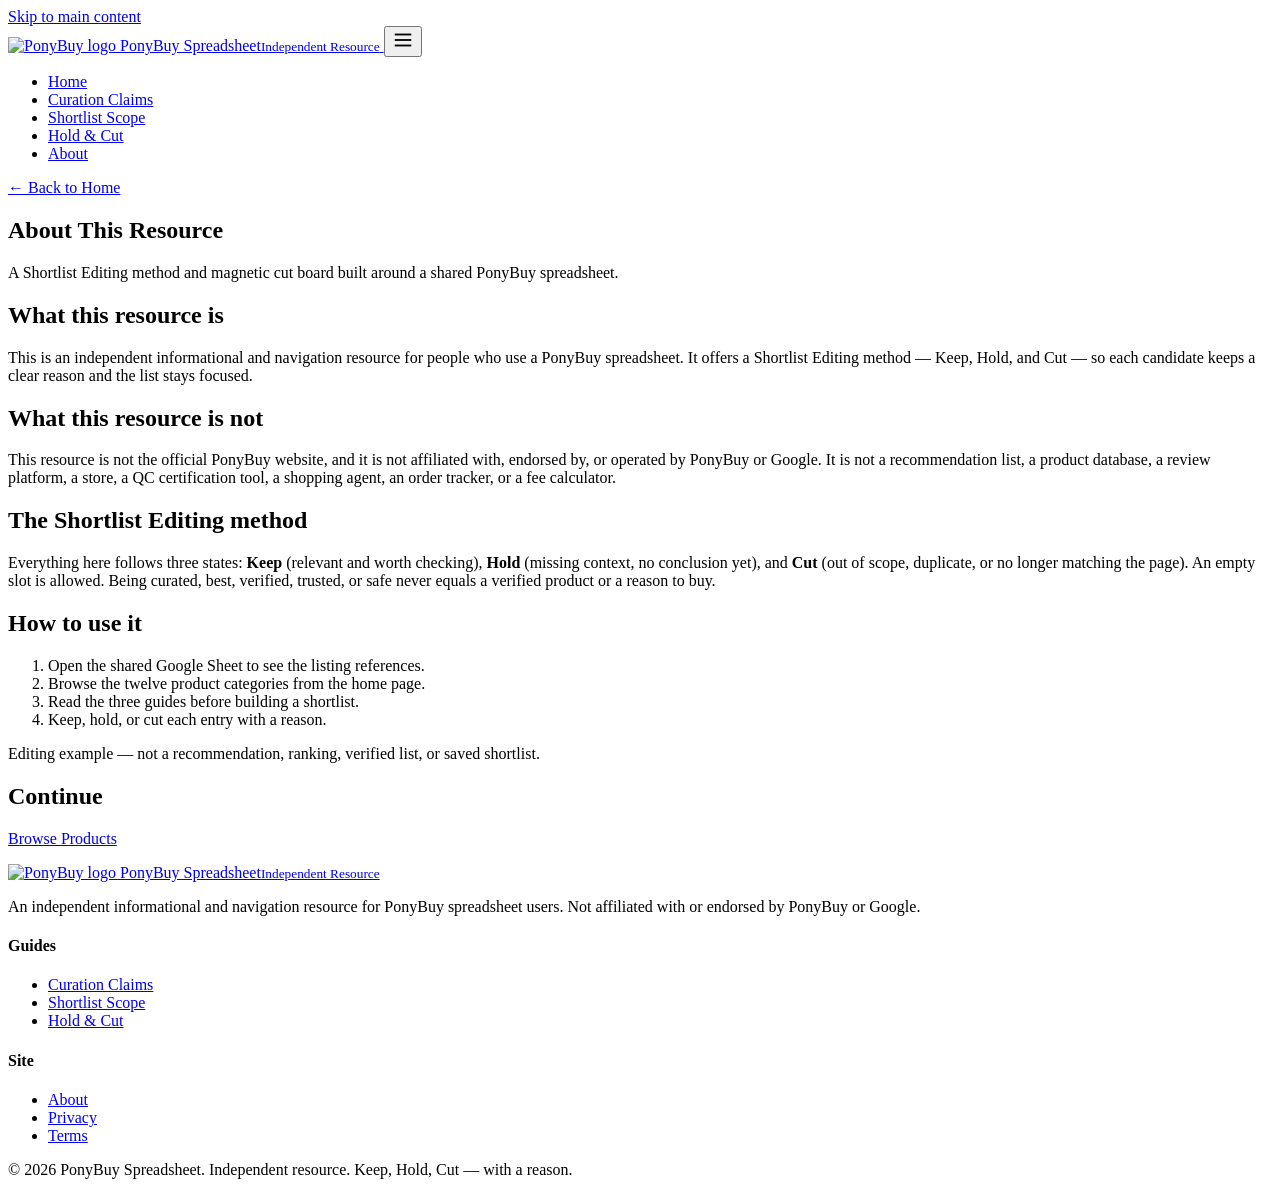
==== about/index.html @ bf3f231b "Add about/index.html" ====
<!DOCTYPE html>
<html lang="en">
<head>
  <meta charset="UTF-8">
  <meta name="viewport" content="width=device-width, initial-scale=1.0">
  <title>About | PonyBuy Spreadsheet</title>
  <meta name="description" content="About this independent PonyBuy spreadsheet resource: a Shortlist Editing method and magnetic cut board, not an official PonyBuy service.">
  <link rel="canonical" href="https://repglide.github.io/ponybuy-spreadsheet/about/">
  <link rel="icon" type="image/png" href="../assets/images/favicon.png">
  <link rel="stylesheet" href="../assets/css/styles.css">
  <meta name="robots" content="index, follow">
</head>
<body>
  <a href="#main-content" class="skip-link">Skip to main content</a>

  <header class="site-header">
    <div class="container header-inner">
      <a href="../index.html" class="brand" aria-label="PonyBuy Spreadsheet Home">
        <img src="../assets/images/logo.png" alt="PonyBuy logo" width="34" height="34">
        <span class="brand-name">PonyBuy Spreadsheet<small>Independent Resource</small></span>
      </a>
      <button class="mobile-nav-toggle" aria-expanded="false" aria-label="Toggle navigation menu">
        <svg viewBox="0 0 24 24" fill="none" stroke="currentColor" stroke-width="2" width="22" height="22"><line x1="3" y1="6" x2="21" y2="6"></line><line x1="3" y1="12" x2="21" y2="12"></line><line x1="3" y1="18" x2="21" y2="18"></line></svg>
      </button>
      <nav class="main-nav" aria-label="Primary Navigation">
        <ul>
          <li><a href="../index.html">Home</a></li>
          <li><a href="../curation-claim-guide/">Curation Claims</a></li>
          <li><a href="../shortlist-scope-guide/">Shortlist Scope</a></li>
          <li><a href="../remove-from-shortlist-guide/">Hold &amp; Cut</a></li>
          <li><a href="../about/" class="active">About</a></li>
        </ul>
      </nav>
    </div>
  </header>

  <main id="main-content">
    <section class="page-hero">
      <div class="container">
        <a class="back-link" href="../index.html">← Back to Home</a>
        <h1>About This Resource</h1>
        <p>A Shortlist Editing method and magnetic cut board built around a shared PonyBuy spreadsheet.</p>
      </div>
    </section>

    <div class="article-body">
      <h2>What this resource is</h2>
      <p>This is an independent informational and navigation resource for people who use a PonyBuy spreadsheet. It offers a Shortlist Editing method — Keep, Hold, and Cut — so each candidate keeps a clear reason and the list stays focused.</p>

      <h2>What this resource is not</h2>
      <p>This resource is not the official PonyBuy website, and it is not affiliated with, endorsed by, or operated by PonyBuy or Google. It is not a recommendation list, a product database, a review platform, a store, a QC certification tool, a shopping agent, an order tracker, or a fee calculator.</p>

      <h2>The Shortlist Editing method</h2>
      <p>Everything here follows three states: <strong>Keep</strong> (relevant and worth checking), <strong>Hold</strong> (missing context, no conclusion yet), and <strong>Cut</strong> (out of scope, duplicate, or no longer matching the page). An empty slot is allowed. Being curated, best, verified, trusted, or safe never equals a verified product or a reason to buy.</p>

      <h2>How to use it</h2>
      <ol>
        <li>Open the shared Google Sheet to see the listing references.</li>
        <li>Browse the twelve product categories from the home page.</li>
        <li>Read the three guides before building a shortlist.</li>
        <li>Keep, hold, or cut each entry with a reason.</li>
      </ol>

      <p class="example-flag">Editing example — not a recommendation, ranking, verified list, or saved shortlist.</p>

      <h2>Continue</h2>
      <p><a href="https://repglide.com/?agent=ponybuy" class="btn btn-primary" target="_blank" rel="noopener">Browse Products</a></p>
    </div>
  </main>

  <footer class="site-footer">
    <div class="container">
      <div class="footer-grid">
        <div class="footer-brand">
          <a href="../index.html" class="brand" aria-label="PonyBuy Spreadsheet Home">
            <img src="../assets/images/logo.png" alt="PonyBuy logo" width="30" height="30">
            <span class="brand-name">PonyBuy Spreadsheet<small>Independent Resource</small></span>
          </a>
          <p>An independent informational and navigation resource for PonyBuy spreadsheet users. Not affiliated with or endorsed by PonyBuy or Google.</p>
        </div>
        <div class="footer-col">
          <h4>Guides</h4>
          <ul>
            <li><a href="../curation-claim-guide/">Curation Claims</a></li>
            <li><a href="../shortlist-scope-guide/">Shortlist Scope</a></li>
            <li><a href="../remove-from-shortlist-guide/">Hold &amp; Cut</a></li>
          </ul>
        </div>
        <div class="footer-col">
          <h4>Site</h4>
          <ul>
            <li><a href="../about/">About</a></li>
            <li><a href="../privacy/">Privacy</a></li>
            <li><a href="../terms/">Terms</a></li>
          </ul>
        </div>
      </div>
      <div class="footer-bottom">
        <span>&copy; <span id="year">2026</span> PonyBuy Spreadsheet. Independent resource.</span>
        <span>Keep, Hold, Cut — with a reason.</span>
      </div>
    </div>
  </footer>

  <script src="../assets/js/main.js"></script>
</body>
</html>
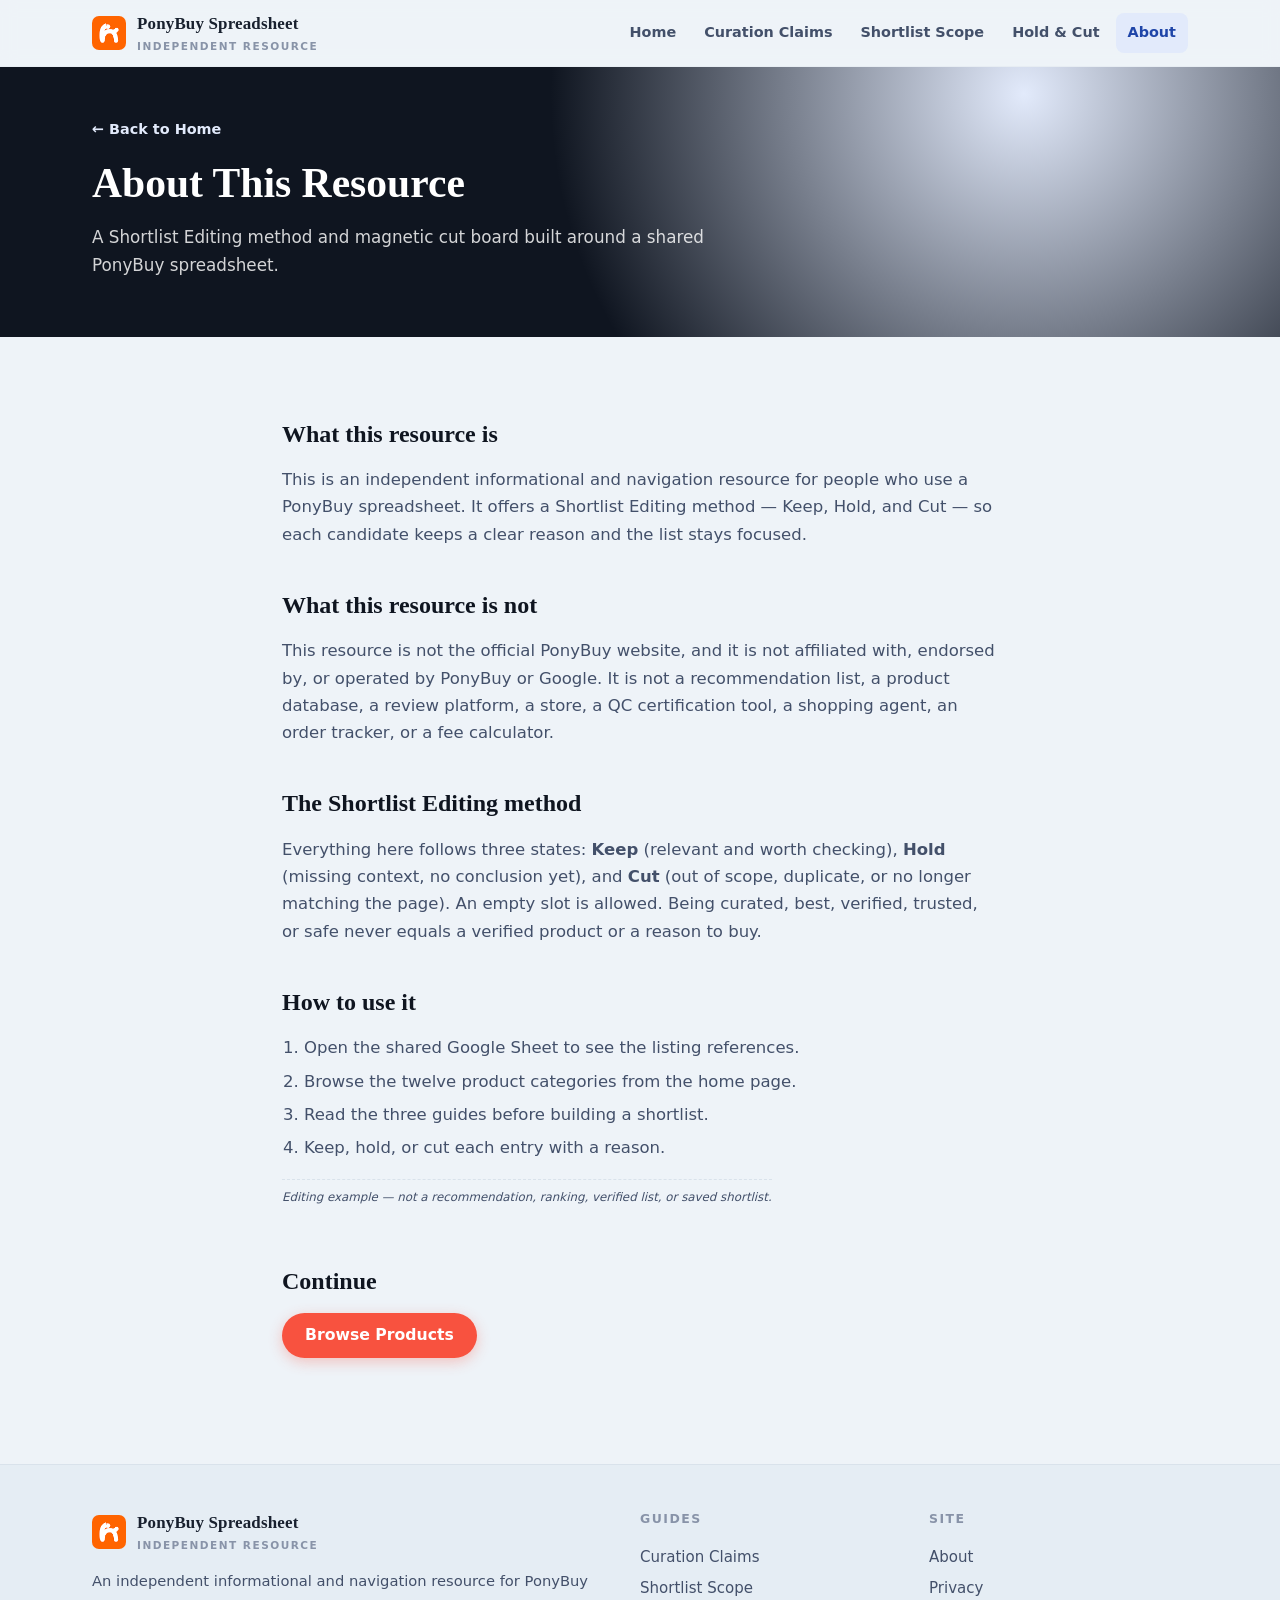
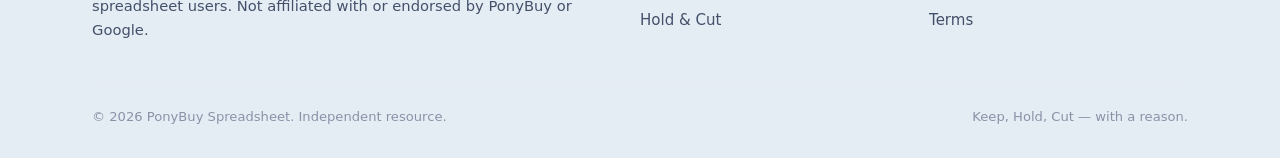
==== commit 1f518f0a: "Set nofollow noopener on repglide links" ====
--- a/about/index.html
+++ b/about/index.html
@@ -64,7 +64,7 @@
       <p class="example-flag">Editing example — not a recommendation, ranking, verified list, or saved shortlist.</p>
 
       <h2>Continue</h2>
-      <p><a href="https://repglide.com/?agent=ponybuy" class="btn btn-primary" target="_blank" rel="noopener">Browse Products</a></p>
+      <p><a href="https://repglide.com/?agent=ponybuy" class="btn btn-primary" target="_blank" rel="nofollow noopener">Browse Products</a></p>
     </div>
   </main>
 
--- a/assets/css/styles.css
+++ b/assets/css/styles.css
@@ -0,0 +1,335 @@
+/* ==========================================================================
+   PonyBuy Spreadsheet — Shortlist Editing / Magnetic Cut Board theme
+   Light misty blue · near-black blue ink · bright coral (primary) · royal blue
+   · apple green · soft cream yellow
+   Signatures: magnet edge, cut line, hold clip, empty slot, editorial crop,
+   scope bar
+   ========================================================================== */
+
+:root {
+  /* palette */
+  --mist:       #EEF3F8;
+  --mist-2:     #E5EDF4;
+  --mist-3:     #D5E0EA;
+  --paper:      #FFFFFF;
+  --ink:        #18202E;
+  --ink-2:      #0F1520;
+  --ink-soft:   #43506A;
+  --ink-faint:  #8893A8;
+  --coral:      #F8523F;
+  --coral-d:    #D43A2A;
+  --coral-s:    #FDE3DE;
+  --royal:      #2B5BD7;
+  --royal-d:    #1F45A8;
+  --royal-s:    #E2EAFB;
+  --apple:      #6FC23E;
+  --apple-d:    #4E9A27;
+  --apple-s:    #E4F4D8;
+  --cream:      #FFE8A3;
+  --cream-d:    #C9A43A;
+  --cream-s:    #FDF3D3;
+  --line:       #D9E2EB;
+  --line-soft:  #E7EDF3;
+
+  /* typography */
+  --serif: Georgia, 'Times New Roman', Times, serif;
+  --sans: system-ui, -apple-system, 'Segoe UI', Roboto, Helvetica, Arial, sans-serif;
+  --mono: ui-monospace, SFMono-Regular, 'SF Mono', Menlo, Consolas, monospace;
+
+  /* geometry */
+  --radius: 14px;
+  --radius-sm: 8px;
+  --container: 1140px;
+  --shadow-sm: 0 1px 2px rgba(24, 32, 46, 0.05), 0 2px 8px rgba(24, 32, 46, 0.06);
+  --shadow-md: 0 4px 14px rgba(24, 32, 46, 0.10), 0 12px 32px rgba(24, 32, 46, 0.08);
+}
+
+* { box-sizing: border-box; }
+html { scroll-behavior: smooth; -webkit-text-size-adjust: 100%; }
+
+body {
+  margin: 0;
+  font-family: var(--sans);
+  font-size: 16.5px;
+  line-height: 1.65;
+  color: var(--ink);
+  background: var(--mist);
+  -webkit-font-smoothing: antialiased;
+  text-rendering: optimizeLegibility;
+}
+
+/* ---------- accessibility ---------- */
+.skip-link { position: absolute; left: -9999px; top: 0; background: var(--ink); color: #fff; padding: 10px 16px; z-index: 200; border-radius: 0 0 var(--radius-sm) 0; }
+.skip-link:focus { left: 0; }
+:focus-visible { outline: 3px solid var(--royal); outline-offset: 2px; border-radius: 3px; }
+.visually-hidden { position: absolute !important; width: 1px; height: 1px; margin: -1px; padding: 0; border: 0; overflow: hidden; clip: rect(0 0 0 0); white-space: nowrap; }
+
+/* ---------- layout ---------- */
+.container { max-width: var(--container); margin: 0 auto; padding: 0 22px; }
+
+/* ---------- header ---------- */
+.site-header { position: sticky; top: 0; z-index: 100; background: rgba(238, 243, 248, 0.92); backdrop-filter: saturate(140%) blur(8px); border-bottom: 1px solid var(--line-soft); }
+.header-inner { display: flex; align-items: center; gap: 20px; height: 66px; }
+.brand { display: flex; align-items: center; gap: 11px; text-decoration: none; color: var(--ink); }
+.brand img { width: 34px; height: 34px; display: block; border-radius: 7px; }
+.brand-name { font-family: var(--serif); font-weight: 700; font-size: 1.06rem; letter-spacing: 0.01em; }
+.brand-name small { display: block; font-family: var(--sans); font-weight: 600; font-size: 0.66rem; color: var(--ink-faint); letter-spacing: 0.14em; text-transform: uppercase; }
+
+.main-nav { margin-left: auto; }
+.main-nav ul { display: flex; align-items: center; gap: 4px; list-style: none; margin: 0; padding: 0; }
+.main-nav a { display: block; padding: 8px 12px; text-decoration: none; color: var(--ink-soft); font-weight: 600; font-size: 0.9rem; border-radius: var(--radius-sm); }
+.main-nav a:hover { background: var(--mist-2); color: var(--ink); }
+.main-nav a.active { color: var(--royal-d); background: var(--royal-s); }
+
+.mobile-nav-toggle { display: none; margin-left: auto; width: 44px; height: 44px; border: 1px solid var(--line); background: #fff; border-radius: var(--radius-sm); cursor: pointer; color: var(--ink); }
+.mobile-nav-toggle svg { display: block; margin: 0 auto; }
+
+@media (max-width: 860px) {
+  .main-nav { display: none; }
+  .mobile-nav-toggle { display: block; }
+  .main-nav.open { display: block; position: absolute; left: 0; right: 0; top: 66px; background: #fff; border-bottom: 1px solid var(--line); box-shadow: var(--shadow-md); }
+  .main-nav.open ul { flex-direction: column; align-items: stretch; gap: 2px; padding: 8px; }
+  .main-nav.open a { padding: 12px 14px; }
+}
+
+/* ---------- buttons ---------- */
+.btn { display: inline-flex; align-items: center; justify-content: center; gap: 8px; padding: 12px 22px; border-radius: 999px; text-decoration: none; font-weight: 700; font-size: 0.98rem; line-height: 1.2; border: 1.5px solid transparent; transition: transform 0.12s ease, box-shadow 0.12s ease, background 0.12s ease; }
+.btn:active { transform: translateY(1px); }
+.btn-primary { background: var(--coral); color: #fff; box-shadow: 0 4px 14px rgba(248, 82, 63, 0.30); }
+.btn-primary:hover { background: var(--coral-d); box-shadow: 0 6px 18px rgba(248, 82, 63, 0.38); }
+.btn-secondary { background: #fff; color: var(--ink); border-color: var(--line); box-shadow: var(--shadow-sm); }
+.btn-secondary:hover { border-color: var(--ink-soft); background: #fff; }
+.btn-sm { padding: 9px 16px; font-size: 0.88rem; }
+
+/* ---------- hero ---------- */
+.hero-section { padding: 56px 0 44px; position: relative; overflow: hidden; background: radial-gradient(circle at 85% 8%, var(--royal-s) 0, transparent 42%), radial-gradient(circle at 6% 92%, var(--coral-s) 0, transparent 40%); }
+.hero-grid { display: grid; grid-template-columns: 1.05fr 0.95fr; gap: 44px; align-items: center; }
+.hero-badge { display: inline-block; padding: 5px 13px; border-radius: 999px; background: var(--royal-s); color: var(--royal-d); font-weight: 700; font-size: 0.76rem; letter-spacing: 0.08em; text-transform: uppercase; }
+.hero-title { font-family: var(--serif); font-size: clamp(2.05rem, 4.6vw, 3.1rem); line-height: 1.12; color: var(--ink-2); margin: 18px 0 16px; font-weight: 700; }
+.hero-title em { font-style: normal; color: var(--coral); }
+.hero-description { font-size: 1.08rem; color: var(--ink-soft); max-width: 34em; margin: 0 0 26px; }
+.hero-actions { display: flex; flex-wrap: wrap; gap: 12px; }
+
+/* hero magnetic cut board (three unequal columns) */
+.hero-visual { position: relative; display: flex; justify-content: center; }
+.cut-board { position: relative; display: grid; grid-template-columns: 1.35fr 1fr 0.8fr; gap: 10px; width: 100%; max-width: 380px; }
+.board-col { position: relative; background: var(--paper); border: 1px solid var(--line); border-radius: 10px; min-height: 216px; padding: 34px 12px 14px; display: flex; flex-direction: column; gap: 9px; }
+.col-head { position: absolute; top: 0; left: 0; right: 0; height: 26px; border-radius: 9px 9px 0 0; display: flex; align-items: center; justify-content: center; font-family: var(--mono); font-size: 0.6rem; font-weight: 800; letter-spacing: 0.14em; color: #fff; }
+.col-head.keep { background: var(--apple-d); }
+.col-head.hold { background: var(--cream); color: var(--ink-2); }
+.col-head.cut { background: var(--coral); }
+
+/* magnet tile (abstract) */
+.magnet { position: relative; display: block; height: 40px; border-radius: 5px; }
+.magnet::before { content: ""; position: absolute; top: 0; left: 0; right: 0; height: 6px; border-radius: 5px 5px 0 0; background: rgba(15, 21, 32, 0.28); }
+.magnet.m-keep { background: var(--apple); }
+.magnet.m-hold { background: var(--cream); }
+.magnet.m-cut { background: var(--coral); }
+.magnet.m-blue { background: var(--royal); }
+.magnet .m-line { position: absolute; left: 8px; bottom: 8px; height: 5px; border-radius: 2px; background: rgba(255,255,255,0.55); }
+.magnet .m-line.w60 { width: 60%; }
+.magnet .m-line.w40 { width: 40%; }
+
+/* empty slot (dashed outline) */
+.empty-slot { display: flex; align-items: center; justify-content: center; height: 40px; border: 1.5px dashed var(--mist-3); border-radius: 5px; font-family: var(--mono); font-size: 0.56rem; font-weight: 700; letter-spacing: 0.1em; color: var(--ink-faint); text-transform: uppercase; }
+
+/* floating magnets overlapping the board */
+.floating-mag { position: absolute; width: 64px; height: 34px; border-radius: 5px; box-shadow: var(--shadow-md); }
+.floating-mag::before { content: ""; position: absolute; top: 0; left: 0; right: 0; height: 6px; border-radius: 5px 5px 0 0; background: rgba(15, 21, 32, 0.28); }
+.fm-1 { top: -10px; right: 12px; background: var(--royal); transform: rotate(4deg); }
+.fm-2 { bottom: -8px; left: 16px; background: var(--coral); transform: rotate(-3deg); }
+
+/* cut line (dashed scissor) */
+.cut-line { position: absolute; left: 0; right: 0; height: 0; border-top: 2px dashed var(--coral); opacity: 0.5; pointer-events: none; }
+
+@media (max-width: 860px) {
+  .hero-grid { grid-template-columns: 1fr; gap: 26px; }
+  .hero-section { padding-top: 34px; }
+  .cut-board { max-width: 360px; }
+}
+
+/* ---------- section scaffolding ---------- */
+.section { padding: 46px 0; }
+.section-alt { background: var(--mist-2); }
+.section-header { max-width: 680px; margin: 0 auto 34px; text-align: center; }
+.eyebrow { display: inline-block; font-size: 0.76rem; font-weight: 700; letter-spacing: 0.14em; text-transform: uppercase; color: var(--royal-d); }
+.section-title { font-family: var(--serif); font-size: clamp(1.6rem, 3.4vw, 2.15rem); color: var(--ink-2); margin: 10px 0 12px; line-height: 1.2; }
+.section-lead { color: var(--ink-soft); font-size: 1.02rem; margin: 0; }
+
+/* ---------- category grid (magnetic labels) ---------- */
+.categories-section { padding-top: 10px; }
+.cat-grid { display: grid; grid-template-columns: repeat(4, 1fr); gap: 14px; }
+.cat-card {
+  position: relative; display: flex; flex-direction: column; gap: 9px;
+  background: #fff; border: 1px solid var(--line); border-radius: var(--radius);
+  padding: 15px 16px 14px; text-decoration: none; color: var(--ink);
+  box-shadow: var(--shadow-sm); transition: transform 0.14s ease, box-shadow 0.14s ease, border-color 0.14s ease;
+}
+.cat-card:hover { transform: translateY(-3px); box-shadow: var(--shadow-md); border-color: var(--royal); }
+/* prominent edge bar (magnet edge) on the left */
+.cat-card::before { content: ""; position: absolute; top: 0; left: 0; bottom: 0; width: 5px; border-radius: var(--radius) 0 0 var(--radius); background: linear-gradient(180deg, var(--royal), var(--apple)); }
+.cat-top { display: flex; align-items: flex-start; justify-content: space-between; padding-left: 4px; }
+.cat-code { font-family: var(--mono); font-size: 0.72rem; color: var(--ink-faint); letter-spacing: 0.06em; }
+.cat-spec { font-family: var(--serif); font-size: 1.5rem; font-weight: 800; color: var(--ink-2); line-height: 1; }
+.cat-icon { width: 28px; height: 28px; color: var(--royal-d); }
+.cat-icon svg { width: 100%; height: 100%; }
+.cat-name { font-weight: 700; color: var(--ink-2); font-size: 0.97rem; line-height: 1.3; }
+.cat-card .cat-arrow { margin-top: auto; font-size: 0.8rem; font-weight: 700; color: var(--royal-d); }
+.cat-card::after { content: ""; position: absolute; top: 8px; right: 8px; width: 9px; height: 9px; border: 1.5px solid var(--ink-faint); border-radius: 50%; opacity: 0.45; }
+
+@media (max-width: 900px) {
+  .cat-grid { grid-template-columns: repeat(2, 1fr); gap: 12px; }
+  .cat-card { padding: 13px 13px 12px; }
+}
+
+/* ---------- duo grid ---------- */
+.duo-grid { display: grid; grid-template-columns: 1fr 1fr; gap: 14px; }
+.duo-col { background: #fff; border: 1px solid var(--line); border-radius: var(--radius); padding: 20px 22px; }
+.duo-col h3 { margin: 0 0 10px; font-size: 1.02rem; display: flex; align-items: center; gap: 9px; color: var(--ink-2); }
+.duo-col ul { margin: 0; padding-left: 18px; color: var(--ink-soft); font-size: 0.94rem; }
+.duo-col ul li { margin: 6px 0; }
+.duo-col .mark { flex: none; width: 22px; height: 22px; border-radius: 5px; display: grid; place-items: center; font-size: 0.78rem; color: #fff; font-family: var(--mono); }
+.duo-col.is-a .mark { background: var(--apple-d); }
+.duo-col.is-b .mark { background: var(--coral); }
+@media (max-width: 720px) { .duo-grid { grid-template-columns: 1fr; } }
+
+/* ---------- Keep / Hold / Cut (three states) ---------- */
+.state-grid { display: grid; grid-template-columns: repeat(3, 1fr); gap: 14px; }
+.state-card {
+  position: relative; background: #fff; border: 1px solid var(--line); border-radius: var(--radius);
+  padding: 26px 20px 18px; box-shadow: var(--shadow-sm);
+}
+.state-card::before { content: ""; position: absolute; top: 0; left: 0; right: 0; height: 5px; border-radius: var(--radius) var(--radius) 0 0; }
+.state-card[data-s="keep"]::before { background: var(--apple); }
+.state-card[data-s="hold"]::before { background: var(--cream); }
+.state-card[data-s="cut"]::before { background: var(--coral); }
+.state-card .s-label { display: inline-block; font-family: var(--mono); font-size: 0.7rem; font-weight: 800; letter-spacing: 0.1em; text-transform: uppercase; padding: 3px 9px; border-radius: 3px; color: #fff; }
+.state-card[data-s="keep"] .s-label { background: var(--apple-d); }
+.state-card[data-s="hold"] .s-label { background: var(--cream-d); }
+.state-card[data-s="cut"] .s-label { background: var(--coral); }
+.state-card h3 { font-family: var(--serif); font-size: 1.2rem; color: var(--ink-2); margin: 10px 0 8px; }
+.state-card p { color: var(--ink-soft); font-size: 0.92rem; margin: 0; }
+@media (max-width: 720px) { .state-grid { grid-template-columns: 1fr; } }
+
+/* ---------- static shortlist board ---------- */
+.shortlist-board { max-width: 760px; margin: 0 auto; background: var(--mist-2); border: 1px solid var(--line); border-radius: var(--radius); padding: 22px; }
+.sl-row { display: grid; grid-template-columns: repeat(4, 1fr); gap: 12px; }
+.magnet-tile { position: relative; background: #fff; border: 1px solid var(--line); border-radius: 9px; padding: 22px 12px 14px; box-shadow: var(--shadow-sm); display: flex; flex-direction: column; gap: 7px; }
+.magnet-tile::before { content: ""; position: absolute; top: 0; left: 0; right: 0; height: 7px; border-radius: 9px 9px 0 0; }
+.magnet-tile.tile-keep::before { background: var(--apple); }
+.magnet-tile.tile-hold::before { background: var(--cream); }
+.magnet-tile.tile-cut::before { background: var(--coral); }
+.mt-label { font-family: var(--mono); font-size: 0.66rem; font-weight: 800; letter-spacing: 0.1em; text-transform: uppercase; }
+.magnet-tile.tile-keep .mt-label { color: var(--apple-d); }
+.magnet-tile.tile-hold .mt-label { color: var(--cream-d); }
+.magnet-tile.tile-cut .mt-label { color: var(--coral-d); }
+.mt-line { display: block; height: 6px; border-radius: 2px; background: var(--mist-3); }
+.mt-line.w70 { width: 70%; }
+.mt-line.w50 { width: 50%; }
+.mt-line.w40 { width: 40%; }
+.mt-line.cut { background: var(--coral); opacity: 0.55; }
+.mt-meta { font-family: var(--mono); font-size: 0.58rem; letter-spacing: 0.05em; color: var(--ink-faint); text-transform: uppercase; }
+/* hold clip */
+.hold-clip { position: absolute; top: 14px; right: 10px; width: 12px; height: 20px; border: 2px solid var(--ink-faint); border-radius: 6px; opacity: 0.6; }
+.hold-clip::after { content: ""; position: absolute; top: -4px; left: 50%; transform: translateX(-50%); width: 6px; height: 8px; border: 2px solid var(--ink-faint); border-radius: 6px 6px 0 0; border-bottom: 0; }
+/* empty slot tile */
+.empty-slot.tile { display: flex; align-items: center; justify-content: center; border: 1.5px dashed var(--mist-3); background: transparent; box-shadow: none; }
+.empty-slot.tile .mt-label { color: var(--ink-faint); text-align: center; }
+
+@media (max-width: 760px) {
+  .sl-row { grid-template-columns: 1fr 1fr; }
+}
+
+/* ---------- signatures ---------- */
+.frame-note { border-left: 3px solid var(--royal); background: var(--royal-s); padding: 14px 16px; border-radius: 0 var(--radius-sm) var(--radius-sm) 0; margin: 18px 0; font-size: 0.94rem; color: #17367E; }
+.frame-note strong { display: block; font-size: 0.72rem; letter-spacing: 0.12em; text-transform: uppercase; margin-bottom: 4px; color: var(--royal-d); }
+
+.coral-note { display: inline-flex; align-items: center; gap: 9px; padding: 10px 14px; border: 1px dashed var(--coral); border-radius: var(--radius-sm); background: var(--coral-s); color: #8F2417; font-weight: 600; font-size: 0.92rem; margin: 10px 0; }
+.coral-note .qmark { flex: none; width: 24px; height: 24px; border-radius: 50%; background: var(--coral); color: #fff; display: grid; place-items: center; font-weight: 800; }
+
+.apple-note { display: inline-flex; align-items: center; gap: 9px; padding: 10px 14px; border: 1px solid var(--apple-d); border-radius: var(--radius-sm); background: var(--apple-s); color: #2E5E12; font-weight: 600; font-size: 0.92rem; margin: 10px 0; }
+.apple-note .qmark { flex: none; width: 24px; height: 24px; border-radius: 50%; background: var(--apple-d); color: #fff; display: grid; place-items: center; font-weight: 800; }
+
+.example-flag { display: inline-block; margin-top: 14px; font-size: 0.74rem; color: var(--ink-faint); font-style: italic; border-top: 1px dashed var(--line); padding-top: 8px; }
+
+/* scope bar */
+.scope-bar { max-width: 560px; margin: 0 auto; background: #fff; border: 1px solid var(--line); border-radius: var(--radius-sm); padding: 16px 18px; }
+.scope-bar .sb-track { position: relative; height: 14px; background: var(--mist-2); border-radius: 999px; margin-top: 6px; }
+.scope-bar .sb-fill { position: absolute; left: 0; top: 0; bottom: 0; width: 62%; background: var(--royal); border-radius: 999px; }
+.scope-bar .sb-labels { display: flex; justify-content: space-between; font-family: var(--mono); font-size: 0.62rem; letter-spacing: 0.05em; color: var(--ink-faint); text-transform: uppercase; margin-top: 6px; }
+
+/* ---------- stop list (cut without filling the gap) ---------- */
+.stop-list { list-style: none; margin: 0; padding: 0; max-width: 760px; margin-inline: auto; }
+.stop-list li { display: flex; gap: 14px; align-items: flex-start; padding: 14px 16px; margin: 10px 0; background: #fff; border: 1px solid var(--line); border-radius: var(--radius); box-shadow: var(--shadow-sm); }
+.stop-list .s-num { flex: none; width: 30px; height: 30px; border-radius: 50%; display: grid; place-items: center; background: var(--coral-s); color: var(--coral-d); font-weight: 800; font-size: 0.82rem; font-family: var(--mono); }
+.stop-list p { margin: 0; color: var(--ink-soft); font-size: 0.96rem; }
+.stop-list strong { color: var(--ink-2); }
+
+/* ---------- guide entry cards ---------- */
+.guide-grid { display: grid; grid-template-columns: repeat(3, 1fr); gap: 16px; }
+.guide-card { display: flex; flex-direction: column; background: #fff; border: 1px solid var(--line); border-radius: var(--radius); padding: 24px 22px; text-decoration: none; color: var(--ink); box-shadow: var(--shadow-sm); transition: transform 0.14s ease, box-shadow 0.14s ease; }
+.guide-card:hover { transform: translateY(-3px); box-shadow: var(--shadow-md); }
+.guide-card .guide-num { font-family: var(--mono); font-size: 0.78rem; color: var(--royal-d); letter-spacing: 0.1em; }
+.guide-card h3 { font-family: var(--serif); font-size: 1.24rem; color: var(--ink-2); margin: 8px 0 10px; }
+.guide-card p { color: var(--ink-soft); font-size: 0.95rem; margin: 0 0 16px; }
+.guide-card .guide-cta { margin-top: auto; font-weight: 700; color: var(--coral-d); font-size: 0.9rem; }
+@media (max-width: 900px) { .guide-grid { grid-template-columns: 1fr; } }
+
+/* ---------- FAQ ---------- */
+.faq-list { max-width: 760px; margin: 0 auto; }
+details.faq-item { background: #fff; border: 1px solid var(--line); border-radius: var(--radius); margin: 10px 0; box-shadow: var(--shadow-sm); overflow: hidden; }
+details.faq-item summary { cursor: pointer; list-style: none; padding: 16px 20px; font-weight: 700; color: var(--ink-2); display: flex; align-items: center; justify-content: space-between; gap: 14px; }
+details.faq-item summary::-webkit-details-marker { display: none; }
+details.faq-item summary::after { content: "+"; font-size: 1.5rem; font-weight: 400; color: var(--royal); line-height: 1; }
+details.faq-item[open] summary::after { content: "–"; }
+.faq-item .faq-body { padding: 0 20px 18px; color: var(--ink-soft); font-size: 0.96rem; }
+.faq-item .faq-body p { margin: 0 0 10px; }
+
+/* ---------- final CTA ---------- */
+.final-cta { background: var(--ink-2); color: #fff; border-radius: 20px; padding: 44px 40px; text-align: center; position: relative; overflow: hidden; }
+.final-cta::before { content: ""; position: absolute; inset: 0; opacity: 0.35; background: radial-gradient(circle at 15% 20%, var(--royal) 0, transparent 40%), radial-gradient(circle at 85% 80%, var(--coral) 0, transparent 40%); }
+.final-cta h2 { font-family: var(--serif); font-size: clamp(1.5rem, 3.2vw, 2.1rem); margin: 0 0 12px; position: relative; }
+.final-cta p { color: rgba(255,255,255,0.82); max-width: 30em; margin: 0 auto 24px; position: relative; }
+.final-cta .btn-primary { position: relative; }
+
+/* ---------- footer ---------- */
+.site-footer { border-top: 1px solid var(--line); background: var(--mist-2); padding: 44px 0 30px; margin-top: 30px; }
+.footer-grid { display: grid; grid-template-columns: 2fr 1fr 1fr; gap: 30px; }
+.footer-brand p { color: var(--ink-soft); font-size: 0.92rem; max-width: 34em; }
+.footer-col h4 { font-size: 0.78rem; letter-spacing: 0.12em; text-transform: uppercase; color: var(--ink-faint); margin: 0 0 12px; }
+.footer-col ul { list-style: none; margin: 0; padding: 0; }
+.footer-col a { color: var(--ink-soft); text-decoration: none; font-size: 0.94rem; line-height: 2.1; }
+.footer-col a:hover { color: var(--royal-d); }
+.footer-bottom { margin-top: 28px; padding-top: 20px; border-top: 1px solid var(--line-soft); font-size: 0.82rem; color: var(--ink-faint); display: flex; flex-wrap: wrap; gap: 8px 20px; justify-content: space-between; }
+@media (max-width: 720px) { .footer-grid { grid-template-columns: 1fr; } }
+
+/* ---------- article / guide pages ---------- */
+.page-hero { background: radial-gradient(circle at 80% 10%, var(--royal-s) 0, transparent 45%), var(--ink-2); color: #fff; padding: 48px 0 40px; position: relative; overflow: hidden; }
+.page-hero .container { position: relative; }
+.page-hero h1 { font-family: var(--serif); font-size: clamp(1.8rem, 4vw, 2.6rem); margin: 12px 0 12px; line-height: 1.15; color: #fff; }
+.page-hero p { color: rgba(255,255,255,0.82); max-width: 40em; font-size: 1.05rem; }
+
+.article-body { max-width: 760px; margin: 0 auto; padding: 40px 22px 60px; }
+.article-body h2 { font-family: var(--serif); font-size: 1.5rem; color: var(--ink-2); margin: 38px 0 12px; }
+.article-body h3 { font-size: 1.12rem; color: var(--ink-2); margin: 26px 0 8px; }
+.article-body p { color: var(--ink-soft); margin: 0 0 16px; }
+.article-body ul, .article-body ol { color: var(--ink-soft); margin: 0 0 18px; padding-left: 22px; }
+.article-body li { margin: 6px 0; }
+.article-body blockquote { margin: 22px 0; padding: 16px 20px; background: var(--mist-2); border-left: 4px solid var(--royal); border-radius: 0 var(--radius-sm) var(--radius-sm) 0; color: var(--ink-soft); font-family: var(--serif); font-size: 1.06rem; }
+
+.back-link { display: inline-flex; align-items: center; gap: 6px; color: var(--royal-s); font-weight: 700; text-decoration: none; font-size: 0.9rem; margin-bottom: 6px; }
+.back-link:hover { text-decoration: underline; }
+
+/* legal pages */
+.legal-body { max-width: 720px; margin: 0 auto; padding: 40px 22px 60px; }
+.legal-body h1 { font-family: var(--serif); color: var(--ink-2); font-size: 2rem; margin: 0 0 6px; }
+.legal-body .legal-date { color: var(--ink-faint); font-size: 0.85rem; margin-bottom: 24px; }
+.legal-body h2 { font-family: var(--serif); font-size: 1.25rem; color: var(--ink-2); margin: 28px 0 8px; }
+.legal-body p, .legal-body li { color: var(--ink-soft); }
+.legal-body ul { padding-left: 22px; }
+
+/* 404 */
+.notfound { text-align: center; padding: 70px 22px 80px; }
+.notfound .big { font-family: var(--serif); font-size: clamp(4rem, 14vw, 7rem); color: var(--ink-2); margin: 0; line-height: 1; }
+.notfound h1 { font-family: var(--serif); color: var(--ink-2); margin: 8px 0 12px; }
+.notfound p { color: var(--ink-soft); max-width: 30em; margin: 0 auto 24px; }
